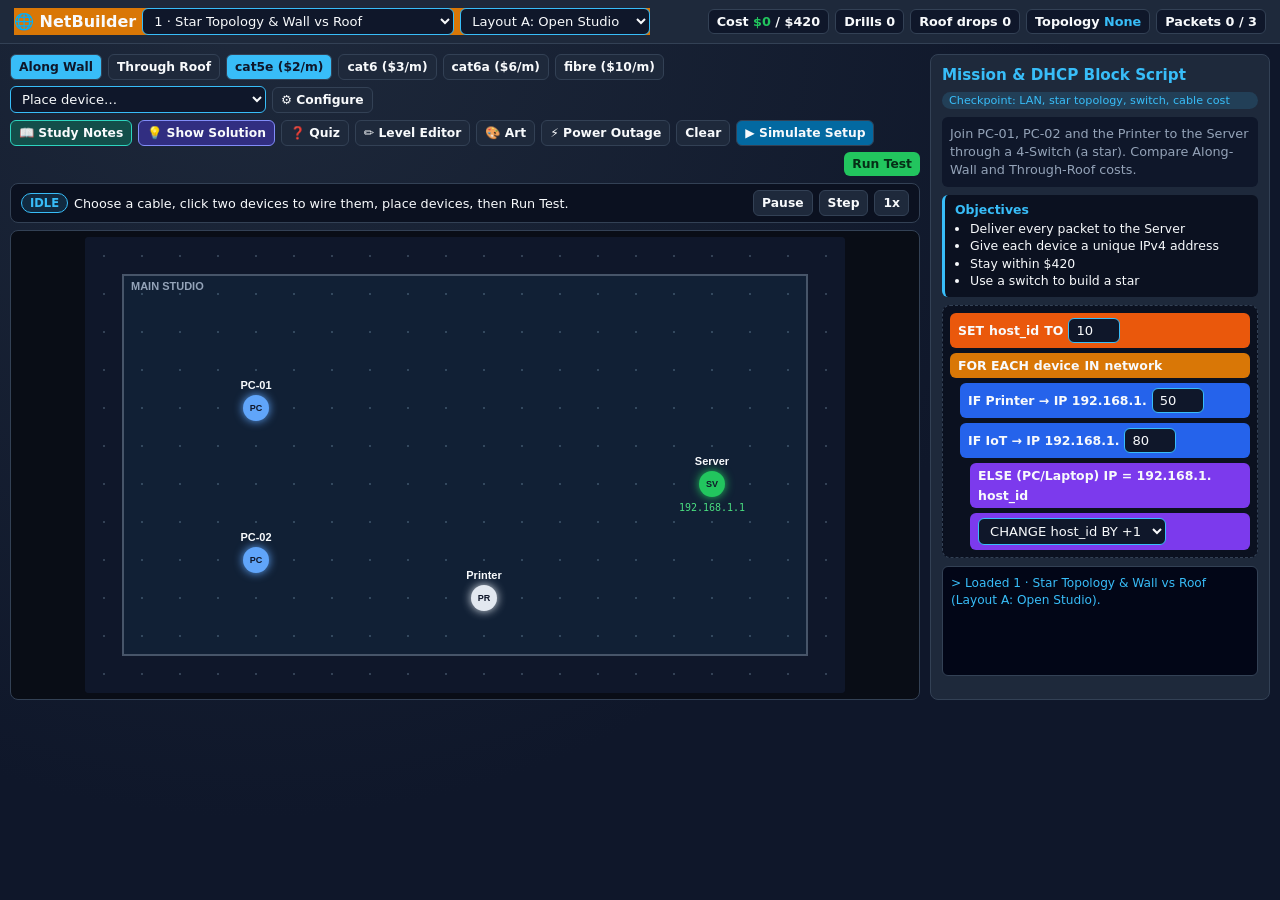
==== index.html @ 807179a3 "Initial version" ====
<!DOCTYPE html>
<html lang="en">

<head>
    <meta charset="UTF-8">
    <meta name="viewport" content="width=device-width,initial-scale=1,viewport-fit=cover">
    <title>NetBuilder – Network Tycoon</title>
    <link rel="stylesheet" href="./css/styles.css">
</head>

<body>
    <header>
        <div class=bl><b>🌐 NetBuilder</b><select id=lvS onchange="loadLevel(this.value)"></select><select id=lyS
                onchange="swLay(this.value)"></select></div>
        <div class=hud>
            <div>Cost <span id=cost>$0</span> / <span id=bud>$0</span></div>
            <div>Drills <span id=dr>0</span></div>
            <div>Roof drops <span id=rf>0</span></div>
            <div>Topology <span id=topo style="color:var(--a)">None</span></div>
            <div>Packets <span id=pk>0 / 0</span></div>
        </div>
    </header>
    <main>
        <section class=ma>
            <div class=tbar id=tbar><button id=mW class=on onclick="setMode('wall')">Along Wall</button><button id=mR
                    onclick="setMode('roof')">Through Roof</button></div>
            <div class=tbar>
                <button class=nb onclick="openNotes(0)">📖 Study Notes</button><button class=sb onclick="openSol()">💡
                    Show Solution</button><button onclick="startQuiz('')">❓ Quiz</button><button onclick="openEd()">✏️
                    Level Editor</button><button onclick="$('art').classList.add('open')">🎨 Art</button><button
                    onclick="out=!out;logM(out?'Mains power OFF':'Mains power restored','i');draw()">⚡ Power
                    Outage</button><button onclick="resetLevel()">Clear</button><button class=sm onclick="startSim()">▶
                    Simulate Setup</button><button class=go onclick="runT()">Run Test</button>
            </div>
            <div class=rv><span id=pb>IDLE</span><span id=cap></span><button id=pz
                    onclick="togglePause()">Pause</button><button onclick="stepF()">Step</button><button
                    onclick="cycSpd()" id=spd>1x</button></div>
            <div class=cw><canvas id=c width=760 height=456></canvas></div>
        </section>
        <aside>
            <h2>Mission &amp; DHCP Block Script</h2><span class=tg id=tag></span>
            <div class=bf id=brief></div>
            <div class=ob><b style="color:var(--a)">Objectives</b>
                <ul id=objs></ul>
            </div>
            <div class=bw>
                <div id=bv class="bk bv">SET <code>host_id</code> TO <input type=number id=bId min=2 max=240></div>
                <div id=bl class="bk bl">FOR EACH <code>device</code> IN <code>network</code></div>
                <div id=bpr class="bk bi">IF Printer → IP 192.168.1.<input type=number id=bPr min=2 max=254></div>
                <div id=bio class="bk bi">IF IoT → IP 192.168.1.<input type=number id=bIo min=2 max=254></div>
                <div id=bpc class="bk ba">ELSE (PC/Laptop) IP = 192.168.1.<code>host_id</code></div>
                <div id=binc class="bk ba"><select id=bInc>
                        <option value=1>CHANGE host_id BY +1</option>
                        <option value=0>DO NOTHING</option>
                    </select></div>
            </div>
            <div id=log></div>
        </aside>
    </main>

    <div id=nt class=mb>
        <div class=mc>
            <div class=mh>Study Notes<button onclick="cl('nt')">Close</button></div>
            <div class=md>
                <div class=tbar id=ntt></div>
                <div id=ntb class=md style="padding:0"></div>
            </div>
        </div>
    </div>
    <div id=sol class=mb>
        <div class=mc>
            <div class=mh><span id=solT>Solution</span><button onclick="cl('sol')">Close</button></div>
            <div class=md id=solB></div>
        </div>
    </div>
    <div id=qz class=mb>
        <div class=mc>
            <div class=mh>Network Quiz<span><button onclick="startQuiz('C')">Checkpoint</button> <button
                        onclick="startQuiz('I')">IGCSE</button> <button onclick="startQuiz('')">All</button> <button
                        onclick="cl('qz')">Close</button></span></div>
            <div class=md id=qb></div>
        </div>
    </div>
    <div id=ed class=mb>
        <div class=mc>
            <div class=mh>Level Editor<button onclick="cl('ed')">Close</button></div>
            <div class=md>
                <label>Title<input id=eT></label><label>Briefing<input id=eB></label><label>Budget $<input id=eBu
                        type=number></label><label>Wall-drill cost $<input id=eD type=number></label><label>Roof-drop
                    cost $<input id=eR type=number></label>
                <div class=tbar><button class=sm onclick="applyEd()">Apply fields</button><button onclick="cpJ()">Copy
                        JSON</button><button class=go style="margin:0" onclick="impJ()">Import JSON</button></div>
                <label>Level JSON (edit rooms, walls, nodes, req, demo, then Import)<textarea id=eJ></textarea></label>
            </div>
        </div>
    </div>
    <div id=cli class=mb>
        <div class=mc>
            <div class=mh><span id=cliT>Console</span><button onclick="cl('cli')">Close</button></div>
            <div class=md>
                <pre id=cliO
                    style="margin:0;background:#020617;color:#4ade80;padding:8px;border-radius:6px;min-height:150px;max-height:260px;overflow:auto;font-size:.76rem;white-space:pre-wrap"></pre>
                <input id=cliI placeholder="type help, then Enter"
                    onkeydown="if(event.key=='Enter'){cliRun(this.value);this.value=''}">
            </div>
        </div>
    </div>
    <div id=art class=mb>
        <div class=mc>
            <div class=mh>Art &amp; Background<button onclick="cl('art')">Close</button></div>
            <div class=md>
                <label>Replace<select id=aK></select></label><label>Image URL<input id=aU
                        placeholder="https://..."></label><label>…or upload<input id=aF type=file
                        accept="image/*"></label>
                <div class=tbar><button class=sm onclick="applyArt()">Apply</button><button onclick="resetArt()">Reset
                        Default Art</button></div>
            </div>
        </div>
    </div>

    <script src="./js/script.js" defer></script>
</body>
</html>
---- css/styles.css ----
:root {
  --bg: #0f172a;
  --p: #1e293b;
  --b: #334155;
  --t: #f8fafc;
  --m: #94a3b8;
  --a: #38bdf8;
  --g: #22c55e;
  --r: #ef4444;
  --y: #f59e0b;
  box-sizing: border-box;
  padding-top: env(safe-area-inset-top, 0px);
  padding-bottom: env(safe-area-inset-bottom, 0px);
}

* {
  box-sizing: border-box;
  font-family: "Segoe UI", system-ui, sans-serif;
}

body {
  margin: 0;
  background: radial-gradient(circle at 20% 0, #1e293b, #0f172a 60%);
  color: var(--t);
  min-height: 100vh;
}

header {
  display: flex;
  justify-content: space-between;
  align-items: center;
  gap: 8px;
  flex-wrap: wrap;
  padding: 8px 14px;
  background: var(--p);
  border-bottom: 1px solid var(--b);
}

.bl,
.hud,
.tbar,
.rv {
  display: flex;
  gap: 6px;
  flex-wrap: wrap;
  align-items: center;
}

.hud div {
  background: var(--bg);
  border: 1px solid var(--b);
  border-radius: 6px;
  padding: 4px 8px;
  font-size: 0.8rem;
  font-weight: 600;
}

select,
input,
textarea {
  background: var(--bg);
  color: var(--t);
  border: 1px solid var(--a);
  border-radius: 6px;
  padding: 4px 7px;
  font-size: 0.82rem;
}

button {
  background: var(--p);
  color: var(--t);
  border: 1px solid var(--b);
  padding: 5px 8px;
  border-radius: 6px;
  cursor: pointer;
  font-weight: 600;
  font-size: 0.77rem;
}

button:hover {
  border-color: var(--a);
}

button.on {
  background: var(--a);
  color: #0f172a;
}

.nb {
  background: #134e4a;
  border-color: #2dd4bf;
}

.sb {
  background: #312e81;
  border-color: #818cf8;
}

.sm {
  background: #0369a1;
}

.go {
  background: var(--g);
  color: #052e16;
  border: 0;
  margin-left: auto;
}

main {
  display: grid;
  grid-template-columns: 1fr 340px;
  gap: 10px;
  padding: 10px;
}

@media (max-width: 900px) {
  main {
    grid-template-columns: 1fr;
  }
}

.ma {
  display: flex;
  flex-direction: column;
  gap: 7px;
  min-width: 0;
}

.rv {
  background: #0b1120;
  border: 1px solid var(--b);
  border-radius: 8px;
  padding: 6px 10px;
  font-size: 0.8rem;
}

#pb {
  background: rgba(56, 189, 248, 0.15);
  border: 1px solid var(--a);
  color: var(--a);
  padding: 2px 8px;
  border-radius: 99px;
  font-weight: 700;
  font-size: 0.72rem;
}

#cap {
  flex: 1;
  min-width: 160px;
}

.cw {
  background: #090d16;
  border: 1px solid var(--b);
  border-radius: 8px;
  padding: 6px;
  display: flex;
  justify-content: center;
}

canvas {
  max-width: 100%;
  height: auto;
  border-radius: 4px;
  cursor: crosshair;
  background: #0f172a;
}

aside {
  background: var(--p);
  border: 1px solid var(--b);
  border-radius: 8px;
  padding: 11px;
  display: flex;
  flex-direction: column;
  gap: 8px;
}

aside h2 {
  margin: 0;
  font-size: 0.95rem;
  color: var(--a);
}

.bf {
  font-size: 0.8rem;
  color: var(--m);
  line-height: 1.4;
  background: var(--bg);
  padding: 8px;
  border-radius: 6px;
}

.ob {
  background: #0b1120;
  border-left: 3px solid var(--a);
  border-radius: 6px;
  padding: 7px 10px;
  font-size: 0.78rem;
}

.ob ul {
  margin: 3px 0 0;
  padding-left: 15px;
  line-height: 1.4;
}

.tg {
  font-size: 0.7rem;
  background: rgba(56, 189, 248, 0.15);
  color: var(--a);
  padding: 2px 7px;
  border-radius: 99px;
}

.bw {
  background: #0b1120;
  border: 1px dashed var(--b);
  border-radius: 8px;
  padding: 7px;
  display: flex;
  flex-direction: column;
  gap: 5px;
}

.bk {
  padding: 5px 8px;
  border-radius: 6px;
  font-size: 0.78rem;
  font-weight: 600;
  display: flex;
  gap: 5px;
  align-items: center;
  flex-wrap: wrap;
}

.bk.act {
  outline: 2px solid #facc15;
  box-shadow: 0 0 12px rgba(250, 204, 21, 0.4);
}

.bv {
  background: #ea580c;
}

.bl {
  background: #d97706;
}

.bi {
  background: #2563eb;
  margin-left: 10px;
}

.ba {
  background: #7c3aed;
  margin-left: 20px;
}

.bk input {
  width: 52px;
}

#log {
  min-height: 110px;
  max-height: 200px;
  background: #020617;
  border: 1px solid var(--b);
  border-radius: 6px;
  padding: 8px;
  font: 0.76rem/1.4 monospace;
  overflow-y: auto;
  color: #cbd5e1;
}

.e {
  color: var(--r);
}

.o {
  color: var(--g);
}

.i {
  color: var(--a);
}

.mb {
  display: none;
  position: fixed;
  inset: 0;
  background: rgba(2, 6, 23, 0.8);
  justify-content: center;
  align-items: center;
  z-index: 60;
  padding: 16px;
}

.mb.open {
  display: flex;
}

.mc {
  background: var(--p);
  border: 1px solid var(--b);
  border-radius: 10px;
  max-width: 680px;
  width: 100%;
  max-height: 86vh;
  display: flex;
  flex-direction: column;
  overflow: hidden;
}

.mh {
  display: flex;
  justify-content: space-between;
  align-items: center;
  padding: 10px 16px;
  background: #0b1120;
  border-bottom: 1px solid var(--b);
  color: var(--a);
  font-weight: 700;
}

.md {
  padding: 12px 16px;
  overflow-y: auto;
  display: flex;
  flex-direction: column;
  gap: 9px;
}

.cd {
  background: var(--bg);
  border: 1px solid var(--b);
  border-radius: 8px;
  padding: 10px 12px;
  font-size: 0.82rem;
  line-height: 1.45;
  color: #cbd5e1;
}

.cd b {
  color: var(--t);
}

.cd a {
  color: var(--a);
}

.cd small {
  color: var(--y);
  font-family: monospace;
  display: block;
}

.qo {
  text-align: left;
  padding: 8px 10px;
  font-size: 0.85rem;
}

.qo.ok {
  background: #166534;
}

.qo.no {
  background: #7f1d1d;
}

.md textarea {
  width: 100%;
  min-height: 150px;
  font: 0.72rem monospace;
}

.md label {
  font-size: 0.78rem;
  color: var(--m);
}

.md input {
  width: 100%;
}
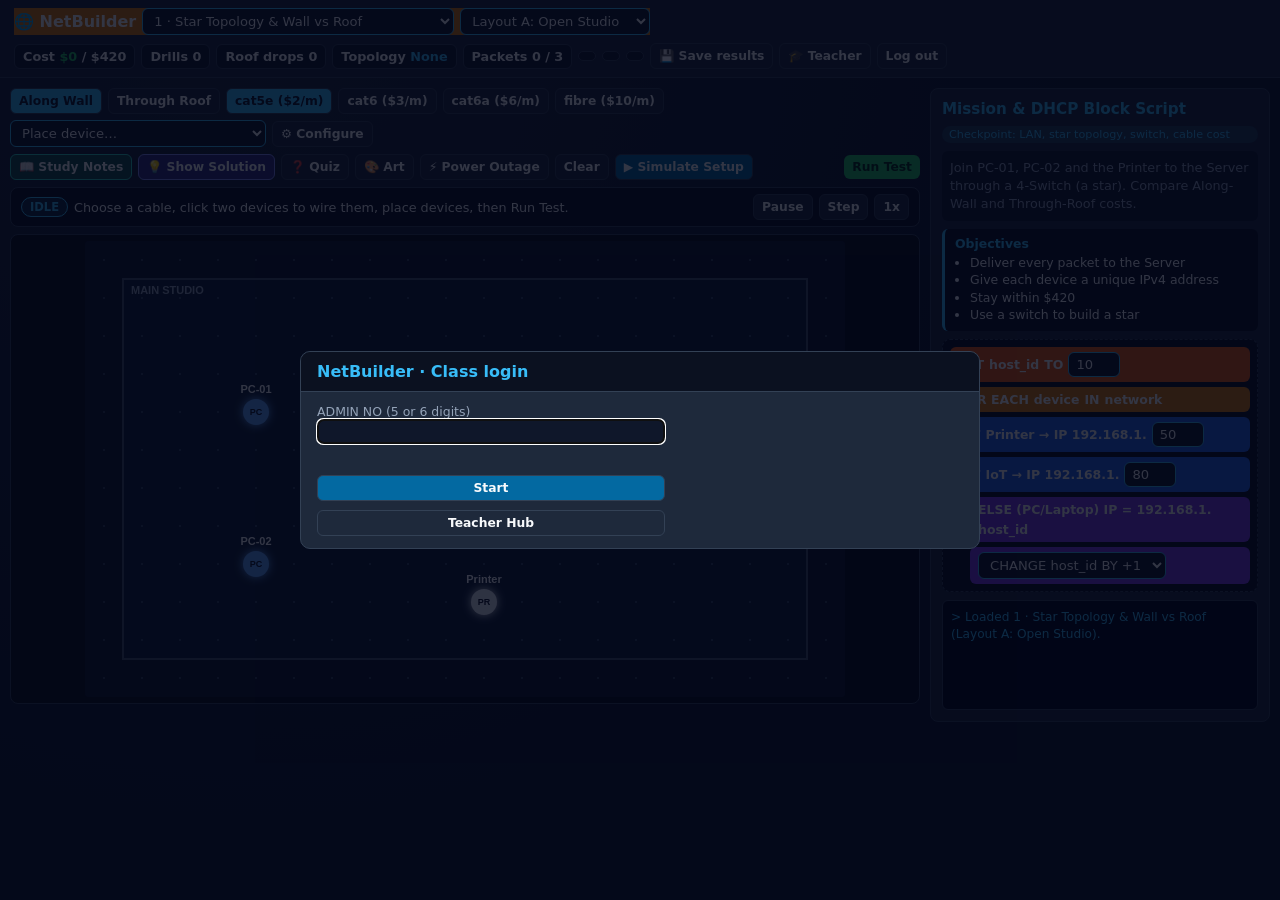
==== commit 553fc148: "Updated index added classroom.js" ====
--- a/index.html
+++ b/index.html
@@ -119,5 +119,6 @@
     </div>
 
     <script src="./js/script.js" defer></script>
+    <script src="./js/classroom.js" defer></script>
 </body>
 </html>
